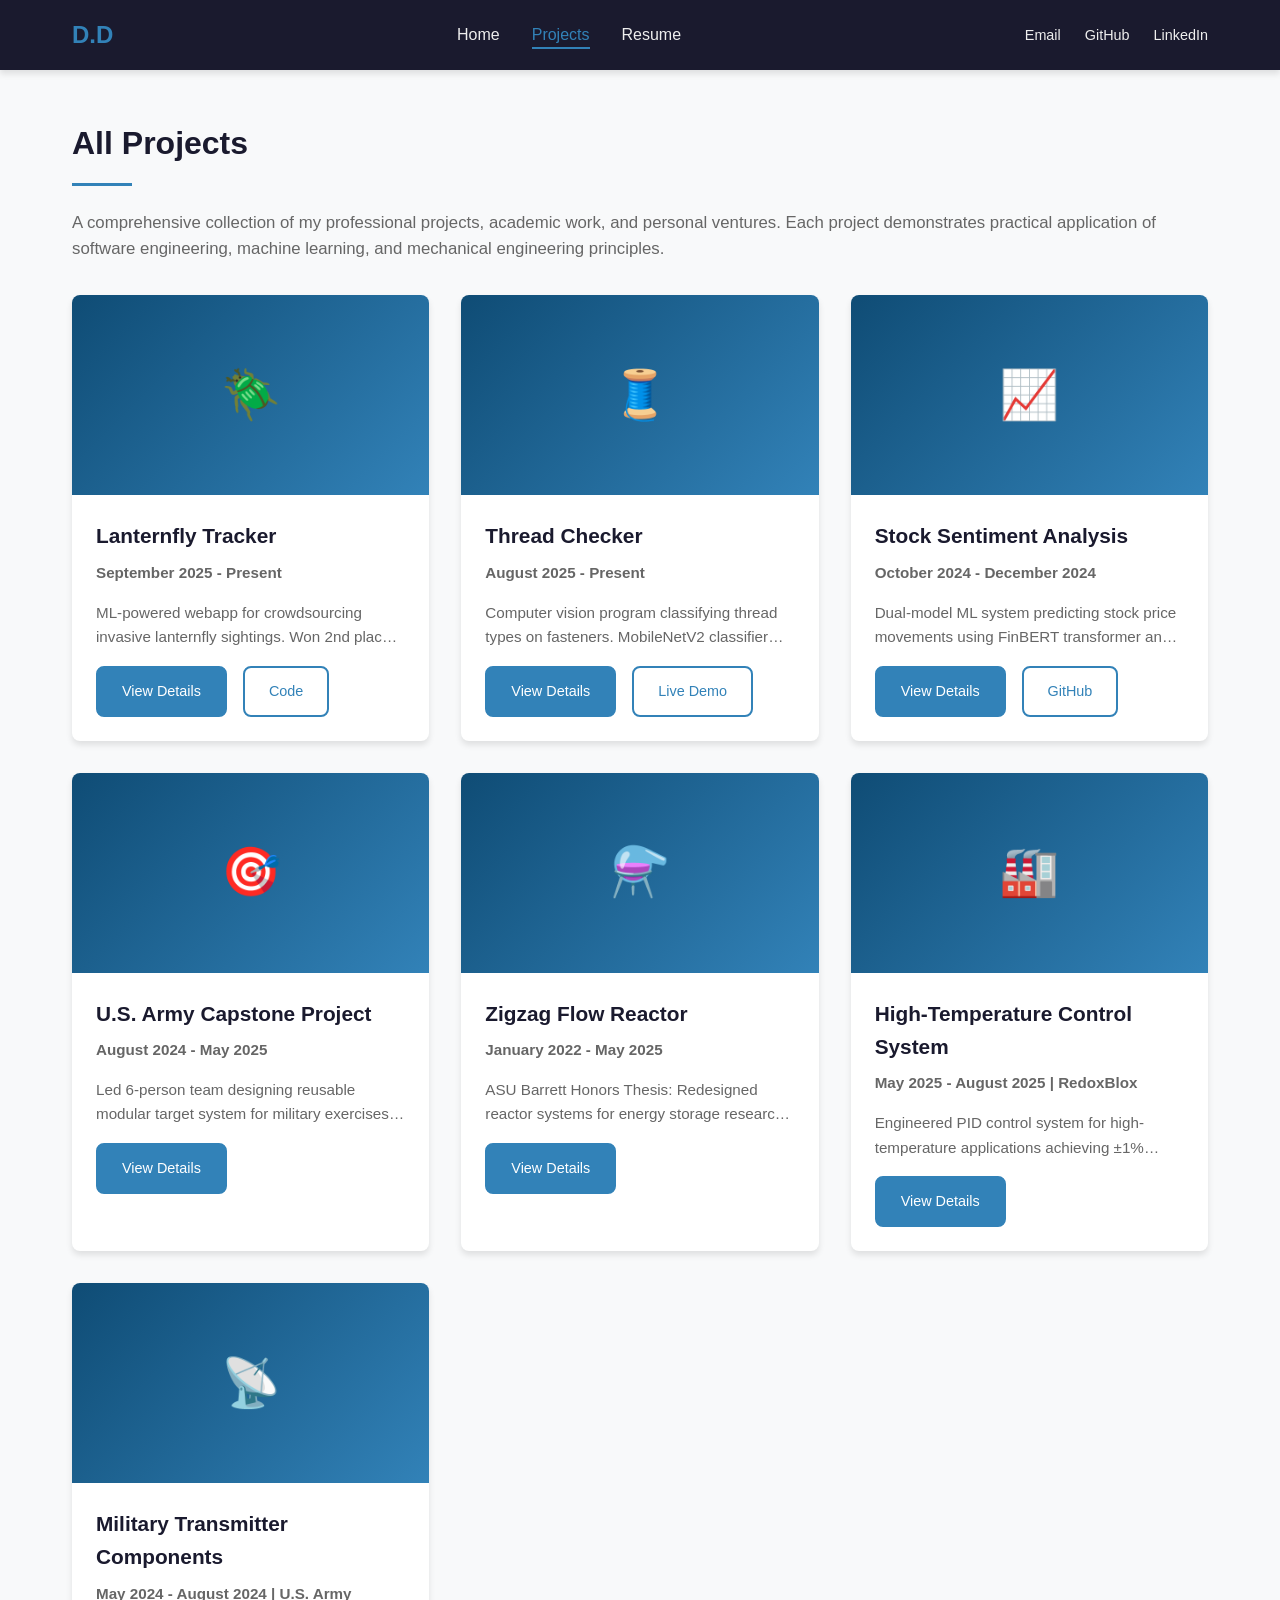
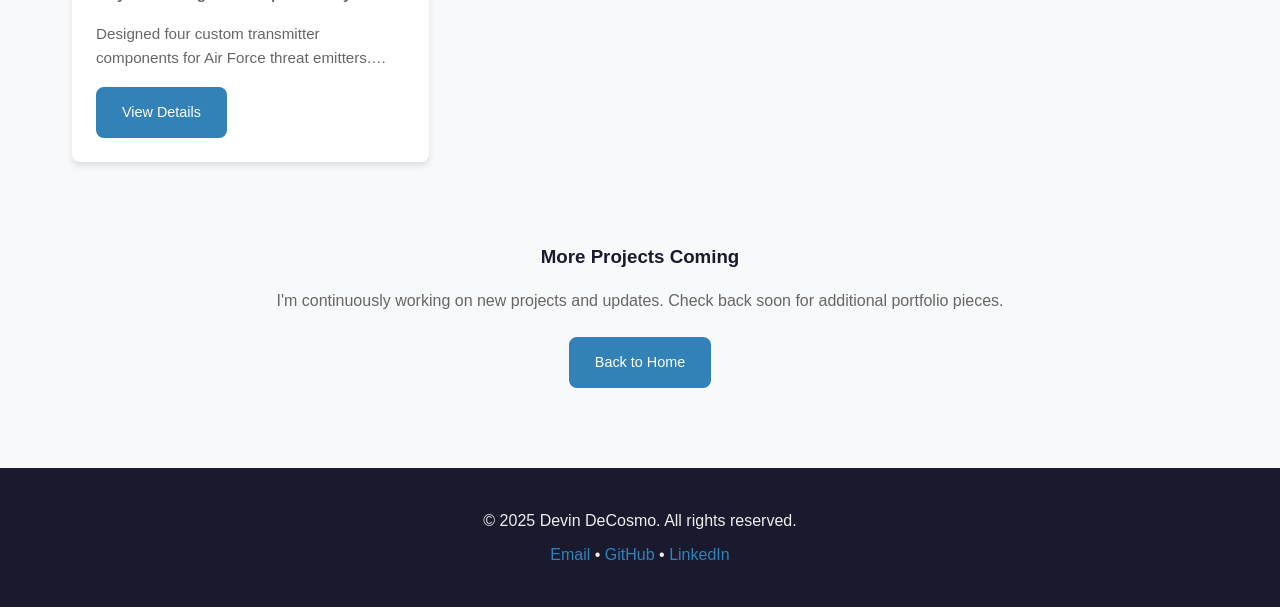
==== projects.html @ 40dcfe43 "first update" ====
<!DOCTYPE html>
<html lang="en">
<head>
  <meta charset="UTF-8">
  <meta name="viewport" content="width=device-width, initial-scale=1.0">
  <title>Projects - Devin DeCosmo</title>
  <link rel="stylesheet" href="assets/css/style.css">
</head>
<body>
  <header>
    <nav>
      <a href="index.html" class="logo">D.D</a>
      <ul class="nav-links">
        <li><a href="index.html">Home</a></li>
        <li><a href="projects.html" class="active">Projects</a></li>
        <li><a href="resume.html">Resume</a></li>
      </ul>
      <div class="social-links">
        <a href="mailto:devindecosmo@gmail.com" title="Email">Email</a>
        <a href="https://github.com/ddecosmo-dev" target="_blank" title="GitHub">GitHub</a>
        <a href="https://linkedin.com/in/devin-decosmo" target="_blank" title="LinkedIn">LinkedIn</a>
      </div>
    </nav>
  </header>

  <main>
    <section>
      <h2>All Projects</h2>
      <p style="color: var(--text-light); font-size: 1.05rem; margin-bottom: 2rem;">
        A comprehensive collection of my professional projects, academic work, and personal ventures. 
        Each project demonstrates practical application of software engineering, machine learning, and mechanical engineering principles.
      </p>

      <div class="card-grid">
        <!-- Featured Projects -->
        <div class="card">
          <div class="card-image">🪲</div>
          <div class="card-content">
            <h3>Lanternfly Tracker</h3>
            <p><strong>September 2025 - Present</strong></p>
            <p>ML-powered webapp for crowdsourcing invasive lanternfly sightings. Won 2nd place at HackCMU with an EfficientNet classifier achieving 89.7% accuracy on 5,000 image dataset.</p>
            <div class="card-links">
              <a href="projects/lanternfly.html" class="btn">View Details</a>
              <a href="https://github.com/ddecosmo-dev" target="_blank" class="btn btn-secondary">Code</a>
            </div>
          </div>
        </div>

        <div class="card">
          <div class="card-image">🧵</div>
          <div class="card-content">
            <h3>Thread Checker</h3>
            <p><strong>August 2025 - Present</strong></p>
            <p>Computer vision program classifying thread types on fasteners. MobileNetV2 classifier with custom pooling achieving 76% accuracy. Deployed to Hugging Face Space.</p>
            <div class="card-links">
              <a href="projects/thread-checker.html" class="btn">View Details</a>
              <a href="https://huggingface.co/spaces" target="_blank" class="btn btn-secondary">Live Demo</a>
            </div>
          </div>
        </div>

        <div class="card">
          <div class="card-image">📈</div>
          <div class="card-content">
            <h3>Stock Sentiment Analysis</h3>
            <p><strong>October 2024 - December 2024</strong></p>
            <p>Dual-model ML system predicting stock price movements using FinBERT transformer and neural networks on SEC 10-Q filings. Peak accuracy: 75%.</p>
            <div class="card-links">
              <a href="projects/stock-sentiment.html" class="btn">View Details</a>
              <a href="https://github.com/ddecosmo-dev" target="_blank" class="btn btn-secondary">GitHub</a>
            </div>
          </div>
        </div>

        <div class="card">
          <div class="card-image">🎯</div>
          <div class="card-content">
            <h3>U.S. Army Capstone Project</h3>
            <p><strong>August 2024 - May 2025</strong></p>
            <p>Led 6-person team designing reusable modular target system for military exercises. Complete system design, documentation, and delivery 1 month ahead of schedule.</p>
            <div class="card-links">
              <a href="projects/army-capstone.html" class="btn">View Details</a>
            </div>
          </div>
        </div>

        <div class="card">
          <div class="card-image">⚗️</div>
          <div class="card-content">
            <h3>Zigzag Flow Reactor</h3>
            <p><strong>January 2022 - May 2025</strong></p>
            <p>ASU Barrett Honors Thesis: Redesigned reactor systems for energy storage research. Identified faster reduction reactions in CAM28 medium through system optimization.</p>
            <div class="card-links">
              <a href="projects/reactor.html" class="btn">View Details</a>
            </div>
          </div>
        </div>

        <div class="card">
          <div class="card-image">🏭</div>
          <div class="card-content">
            <h3>High-Temperature Control System</h3>
            <p><strong>May 2025 - August 2025 | RedoxBlox</strong></p>
            <p>Engineered PID control system for high-temperature applications achieving ±1% control tolerance. Integrated Arduino firmware, C# GUI, and real-time monitoring.</p>
            <div class="card-links">
              <a href="projects/control-system.html" class="btn">View Details</a>
            </div>
          </div>
        </div>

        <div class="card">
          <div class="card-image">📡</div>
          <div class="card-content">
            <h3>Military Transmitter Components</h3>
            <p><strong>May 2024 - August 2024 | U.S. Army</strong></p>
            <p>Designed four custom transmitter components for Air Force threat emitters. Delivered 2 weeks early and $1,000 under budget through cross-functional collaboration.</p>
            <div class="card-links">
              <a href="projects/transmitter.html" class="btn">View Details</a>
            </div>
          </div>
        </div>
      </div>
    </section>

    <!-- ADDITIONAL SECTION -->
    <section style="text-align: center; padding: 2rem;">
      <h3 style="color: var(--primary-color); margin-bottom: 1rem;">More Projects Coming</h3>
      <p style="color: var(--text-light); margin-bottom: 1.5rem;">
        I'm continuously working on new projects and updates. Check back soon for additional portfolio pieces.
      </p>
      <a href="index.html" class="btn">Back to Home</a>
    </section>

  </main>

  <footer>
    <p>&copy; 2025 Devin DeCosmo. All rights reserved.</p>
    <p>
      <a href="mailto:devindecosmo@gmail.com">Email</a> • 
      <a href="https://github.com/ddecosmo-dev" target="_blank">GitHub</a> • 
      <a href="https://linkedin.com/in/devin-decosmo" target="_blank">LinkedIn</a>
    </p>
  </footer>

  <script src="assets/js/main.js"></script>
</body>
</html>
---- assets/css/style.css ----
/* ========================================
   PORTFOLIO STYLING - Devin DeCosmo
   ======================================== */

* {
  margin: 0;
  padding: 0;
  box-sizing: border-box;
}

:root {
  --primary-color: #1a1a2e;
  --secondary-color: #0f4c75;
  --accent-color: #3282b8;
  --light-color: #eeeeee;
  --text-dark: #1a1a2e;
  --text-light: #666;
  --border-radius: 8px;
  --shadow: 0 4px 6px rgba(0, 0, 0, 0.1);
  --transition: all 0.3s ease;
}

body {
  font-family: 'Segoe UI', Tahoma, Geneva, Verdana, sans-serif;
  line-height: 1.6;
  color: var(--text-dark);
  background-color: #f8f9fa;
}

/* HEADER & NAVIGATION */
header {
  background-color: var(--primary-color);
  color: var(--light-color);
  padding: 1rem 0;
  position: sticky;
  top: 0;
  z-index: 100;
  box-shadow: var(--shadow);
}

nav {
  display: flex;
  justify-content: space-between;
  align-items: center;
  max-width: 1200px;
  margin: 0 auto;
  padding: 0 2rem;
}

.logo {
  font-size: 1.5rem;
  font-weight: bold;
  color: var(--accent-color);
  text-decoration: none;
}

.nav-links {
  display: flex;
  list-style: none;
  gap: 2rem;
}

.nav-links a {
  color: var(--light-color);
  text-decoration: none;
  font-weight: 500;
  transition: var(--transition);
}

.nav-links a:hover,
.nav-links a.active {
  color: var(--accent-color);
  border-bottom: 2px solid var(--accent-color);
  padding-bottom: 0.25rem;
}

.social-links {
  display: flex;
  gap: 1.5rem;
}

.social-links a {
  color: var(--light-color);
  text-decoration: none;
  font-size: 0.9rem;
  transition: var(--transition);
}

.social-links a:hover {
  color: var(--accent-color);
}

/* MAIN CONTAINER */
main {
  max-width: 1200px;
  margin: 2rem auto;
  padding: 0 2rem;
  min-height: calc(100vh - 200px);
}

/* SECTIONS */
section {
  margin: 3rem 0;
}

section h2 {
  font-size: 2rem;
  margin-bottom: 1.5rem;
  color: var(--primary-color);
  position: relative;
  padding-bottom: 1rem;
}

section h2::after {
  content: '';
  position: absolute;
  bottom: 0;
  left: 0;
  width: 60px;
  height: 3px;
  background-color: var(--accent-color);
}

/* HERO SECTION */
.hero {
  display: grid;
  grid-template-columns: 1fr 1fr;
  gap: 3rem;
  align-items: center;
  margin: 2rem 0 4rem 0;
}

.hero-content h1 {
  font-size: 2.5rem;
  color: var(--primary-color);
  margin-bottom: 1rem;
}

.hero-content p {
  font-size: 1.1rem;
  color: var(--text-light);
  margin-bottom: 1.5rem;
  line-height: 1.8;
}

.hero-image {
  width: 100%;
  height: 400px;
  background-color: var(--secondary-color);
  border-radius: var(--border-radius);
  display: flex;
  align-items: center;
  justify-content: center;
  color: var(--light-color);
  font-size: 3rem;
  box-shadow: var(--shadow);
}

/* CARDS & GRIDS */
.card-grid {
  display: grid;
  grid-template-columns: repeat(auto-fit, minmax(300px, 1fr));
  gap: 2rem;
  margin: 2rem 0;
}

.card {
  background-color: white;
  border-radius: var(--border-radius);
  overflow: hidden;
  box-shadow: var(--shadow);
  transition: var(--transition);
  cursor: pointer;
}

.card:hover {
  transform: translateY(-5px);
  box-shadow: 0 8px 12px rgba(0, 0, 0, 0.15);
}

.card-image {
  width: 100%;
  height: 200px;
  background: linear-gradient(135deg, var(--secondary-color), var(--accent-color));
  display: flex;
  align-items: center;
  justify-content: center;
  color: white;
  font-size: 3rem;
  overflow: hidden;
}

.card-content {
  padding: 1.5rem;
}

.card-content h3 {
  color: var(--primary-color);
  margin-bottom: 0.5rem;
  font-size: 1.3rem;
}

.card-content p {
  color: var(--text-light);
  font-size: 0.95rem;
  margin-bottom: 1rem;
  display: -webkit-box;
  -webkit-line-clamp: 2;
  -webkit-box-orient: vertical;
  overflow: hidden;
}

.card-links {
  display: flex;
  gap: 1rem;
  margin-top: 1rem;
}

.btn {
  display: inline-block;
  padding: 0.75rem 1.5rem;
  background-color: var(--accent-color);
  color: white;
  text-decoration: none;
  border-radius: var(--border-radius);
  transition: var(--transition);
  border: 2px solid var(--accent-color);
  cursor: pointer;
  font-size: 0.9rem;
  text-align: center;
}

.btn:hover {
  background-color: var(--primary-color);
  border-color: var(--primary-color);
}

.btn-secondary {
  background-color: transparent;
  color: var(--accent-color);
  border: 2px solid var(--accent-color);
}

.btn-secondary:hover {
  background-color: var(--accent-color);
  color: white;
}

/* SKILLS SECTION */
.skills-container {
  display: grid;
  grid-template-columns: repeat(auto-fit, minmax(250px, 1fr));
  gap: 2rem;
}

.skill-category {
  background-color: white;
  padding: 1.5rem;
  border-radius: var(--border-radius);
  box-shadow: var(--shadow);
}

.skill-category h4 {
  color: var(--secondary-color);
  margin-bottom: 1rem;
  font-size: 1.1rem;
}

.skill-tags {
  display: flex;
  flex-wrap: wrap;
  gap: 0.75rem;
}

.skill-tag {
  display: inline-block;
  background-color: #f0f0f0;
  color: var(--text-dark);
  padding: 0.5rem 1rem;
  border-radius: 20px;
  font-size: 0.85rem;
  border: 1px solid var(--accent-color);
}

/* PROJECT DETAIL PAGE */
.project-detail {
  background-color: white;
  border-radius: var(--border-radius);
  padding: 2rem;
  box-shadow: var(--shadow);
}

.project-header {
  display: grid;
  grid-template-columns: 1fr 1fr;
  gap: 2rem;
  margin-bottom: 2rem;
  align-items: start;
}

.project-image {
  width: 100%;
  height: 400px;
  background: linear-gradient(135deg, var(--secondary-color), var(--accent-color));
  border-radius: var(--border-radius);
  display: flex;
  align-items: center;
  justify-content: center;
  color: white;
  font-size: 4rem;
}

.project-info h1 {
  color: var(--primary-color);
  margin-bottom: 1rem;
  font-size: 2rem;
}

.project-meta {
  display: flex;
  gap: 2rem;
  margin: 1rem 0;
  font-size: 0.95rem;
}

.project-meta-item {
  color: var(--text-light);
}

.project-meta-item strong {
  color: var(--primary-color);
}

.project-description {
  font-size: 1rem;
  line-height: 1.8;
  color: var(--text-light);
  margin: 1.5rem 0;
}

.project-highlights {
  background-color: #f8f9fa;
  padding: 1.5rem;
  border-left: 4px solid var(--accent-color);
  margin: 1.5rem 0;
  border-radius: var(--border-radius);
}

.project-highlights h3 {
  color: var(--primary-color);
  margin-bottom: 1rem;
}

.project-highlights ul {
  list-style: none;
  padding-left: 0;
}

.project-highlights li {
  padding: 0.5rem 0;
  color: var(--text-light);
  padding-left: 1.5rem;
  position: relative;
}

.project-highlights li::before {
  content: '▸';
  color: var(--accent-color);
  font-size: 1.2rem;
  position: absolute;
  left: 0;
}

.project-tech {
  margin: 2rem 0;
}

.project-tech h3 {
  color: var(--primary-color);
  margin-bottom: 1rem;
}

.tech-stack {
  display: flex;
  flex-wrap: wrap;
  gap: 0.75rem;
}

.tech-badge {
  background-color: var(--secondary-color);
  color: white;
  padding: 0.5rem 1rem;
  border-radius: 20px;
  font-size: 0.85rem;
}

/* FOOTER */
footer {
  background-color: var(--primary-color);
  color: var(--light-color);
  text-align: center;
  padding: 2rem;
  margin-top: 3rem;
}

footer p {
  margin: 0.5rem 0;
}

footer a {
  color: var(--accent-color);
  text-decoration: none;
}

footer a:hover {
  text-decoration: underline;
}

/* RESPONSIVE DESIGN */
@media (max-width: 768px) {
  nav {
    flex-direction: column;
    gap: 1rem;
    padding: 1rem;
  }

  .nav-links {
    gap: 1rem;
    flex-wrap: wrap;
    justify-content: center;
  }

  .hero {
    grid-template-columns: 1fr;
  }

  .hero-content h1 {
    font-size: 2rem;
  }

  .hero-image {
    height: 300px;
  }

  .project-header {
    grid-template-columns: 1fr;
  }

  .project-image {
    height: 300px;
  }

  .card-grid {
    grid-template-columns: 1fr;
  }

  section h2 {
    font-size: 1.5rem;
  }

  main {
    padding: 0 1rem;
  }
}

@media (max-width: 480px) {
  .nav-links {
    gap: 0.75rem;
    font-size: 0.9rem;
  }

  .social-links {
    gap: 1rem;
  }

  .hero-content h1 {
    font-size: 1.5rem;
  }

  .card-content h3 {
    font-size: 1.1rem;
  }
}
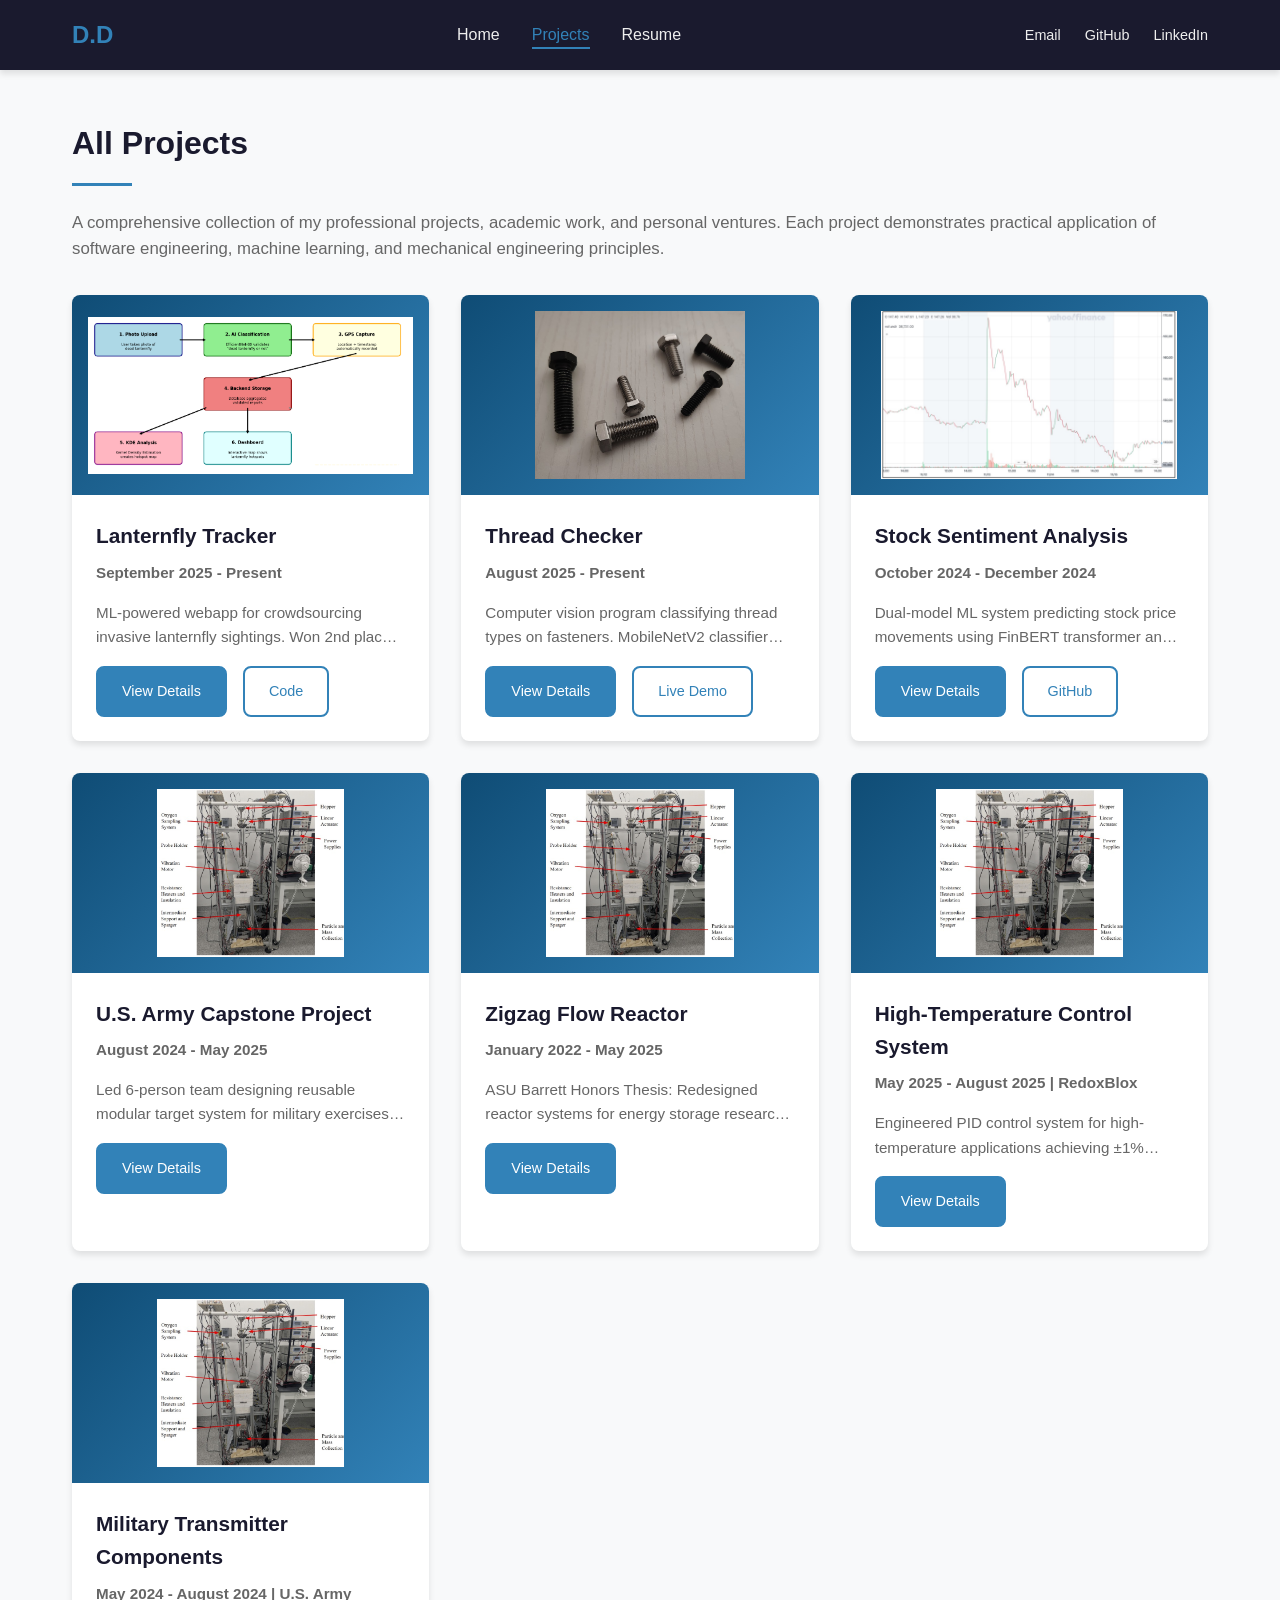
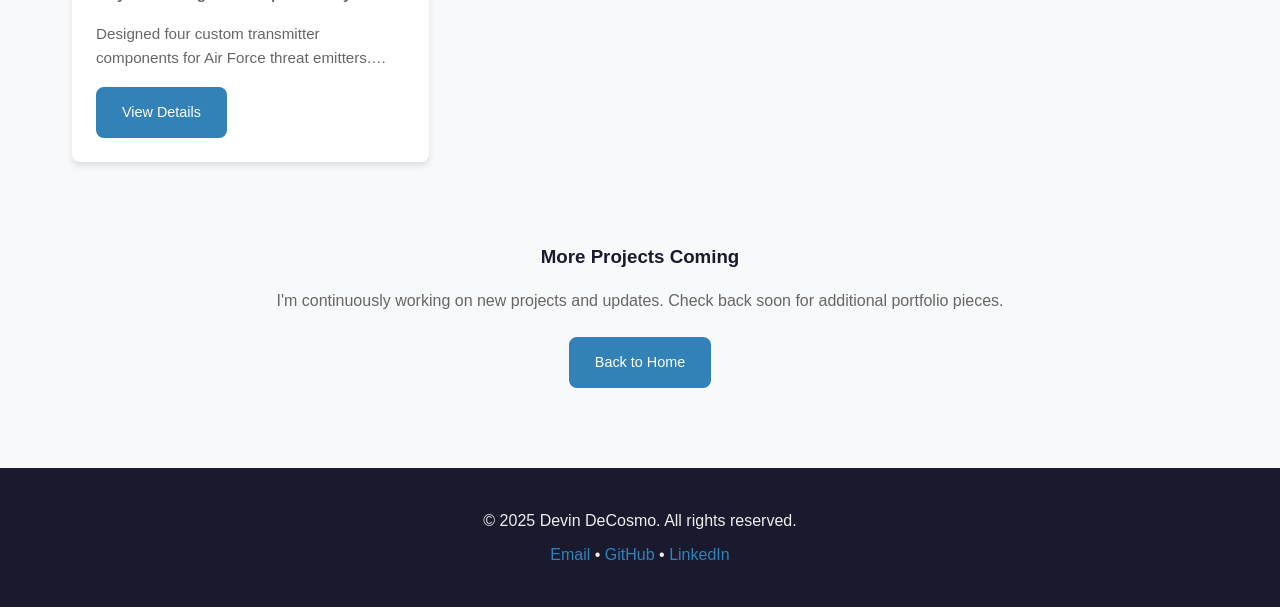
==== commit b01554c0: "improvements to portfolio" ====
--- a/projects.html
+++ b/projects.html
@@ -34,7 +34,9 @@
       <div class="card-grid">
         <!-- Featured Projects -->
         <div class="card">
-          <div class="card-image">🪲</div>
+          <div class="card-image">
+            <img src="assets/images/lanternfly/lanternfly-architecture.png" alt="Lanternfly Tracker" />
+          </div>
           <div class="card-content">
             <h3>Lanternfly Tracker</h3>
             <p><strong>September 2025 - Present</strong></p>
@@ -47,7 +49,9 @@
         </div>
 
         <div class="card">
-          <div class="card-image">🧵</div>
+          <div class="card-image">
+            <img src="assets/images/Thread-checker/threads.png" alt="Thread Checker" />
+          </div>
           <div class="card-content">
             <h3>Thread Checker</h3>
             <p><strong>August 2025 - Present</strong></p>
@@ -60,7 +64,9 @@
         </div>
 
         <div class="card">
-          <div class="card-image">📈</div>
+          <div class="card-image">
+            <img src="assets/images/stock-sentiment/stock.png" alt="Stock Sentiment Analysis" />
+          </div>
           <div class="card-content">
             <h3>Stock Sentiment Analysis</h3>
             <p><strong>October 2024 - December 2024</strong></p>
@@ -73,7 +79,9 @@
         </div>
 
         <div class="card">
-          <div class="card-image">🎯</div>
+          <div class="card-image">
+            <img src="assets/images/TCES_reactor/TCES_Reactor Diagram.jpeg" alt="Army Capstone" />
+          </div>
           <div class="card-content">
             <h3>U.S. Army Capstone Project</h3>
             <p><strong>August 2024 - May 2025</strong></p>
@@ -85,7 +93,9 @@
         </div>
 
         <div class="card">
-          <div class="card-image">⚗️</div>
+          <div class="card-image">
+            <img src="assets/images/TCES_reactor/TCES_Reactor Diagram.jpeg" alt="Zigzag Flow Reactor" />
+          </div>
           <div class="card-content">
             <h3>Zigzag Flow Reactor</h3>
             <p><strong>January 2022 - May 2025</strong></p>
@@ -97,7 +107,9 @@
         </div>
 
         <div class="card">
-          <div class="card-image">🏭</div>
+          <div class="card-image">
+            <img src="assets/images/TCES_reactor/TCES_Reactor Diagram.jpeg" alt="High-Temperature Control System" />
+          </div>
           <div class="card-content">
             <h3>High-Temperature Control System</h3>
             <p><strong>May 2025 - August 2025 | RedoxBlox</strong></p>
@@ -109,7 +121,9 @@
         </div>
 
         <div class="card">
-          <div class="card-image">📡</div>
+          <div class="card-image">
+            <img src="assets/images/TCES_reactor/TCES_Reactor Diagram.jpeg" alt="Military Transmitter Components" />
+          </div>
           <div class="card-content">
             <h3>Military Transmitter Components</h3>
             <p><strong>May 2024 - August 2024 | U.S. Army</strong></p>
--- a/assets/css/style.css
+++ b/assets/css/style.css
@@ -145,15 +145,38 @@
 
 .hero-image {
   width: 100%;
-  height: 400px;
-  background-color: var(--secondary-color);
-  border-radius: var(--border-radius);
+  max-width: 500px;
+  aspect-ratio: 1 / 1;
+  background-color: transparent;
+  border-radius: var(--border-radius);
+  overflow: hidden;
+  box-shadow: var(--shadow);
+}
+
+.hero-image img {
+  width: 100%;
+  height: 100%;
+  object-fit: cover;
+  object-position: center;
+  display: block;
+}
+
+.card-image {
+  width: 100%;
+  height: 240px;
+  background-color: #f4f6f8;
   display: flex;
   align-items: center;
   justify-content: center;
-  color: var(--light-color);
-  font-size: 3rem;
-  box-shadow: var(--shadow);
+  overflow: hidden;
+  padding: 1rem;
+}
+
+.card-image img {
+  width: 100%;
+  height: 100%;
+  object-fit: contain;
+  display: block;
 }
 
 /* CARDS & GRIDS */
@@ -301,13 +324,20 @@
 .project-image {
   width: 100%;
   height: 400px;
-  background: linear-gradient(135deg, var(--secondary-color), var(--accent-color));
+  background-color: #f4f6f8;
   border-radius: var(--border-radius);
   display: flex;
   align-items: center;
   justify-content: center;
-  color: white;
-  font-size: 4rem;
+  overflow: hidden;
+  padding: 1rem;
+}
+
+.project-image img {
+  width: 100%;
+  height: 100%;
+  object-fit: contain;
+  display: block;
 }
 
 .project-info h1 {
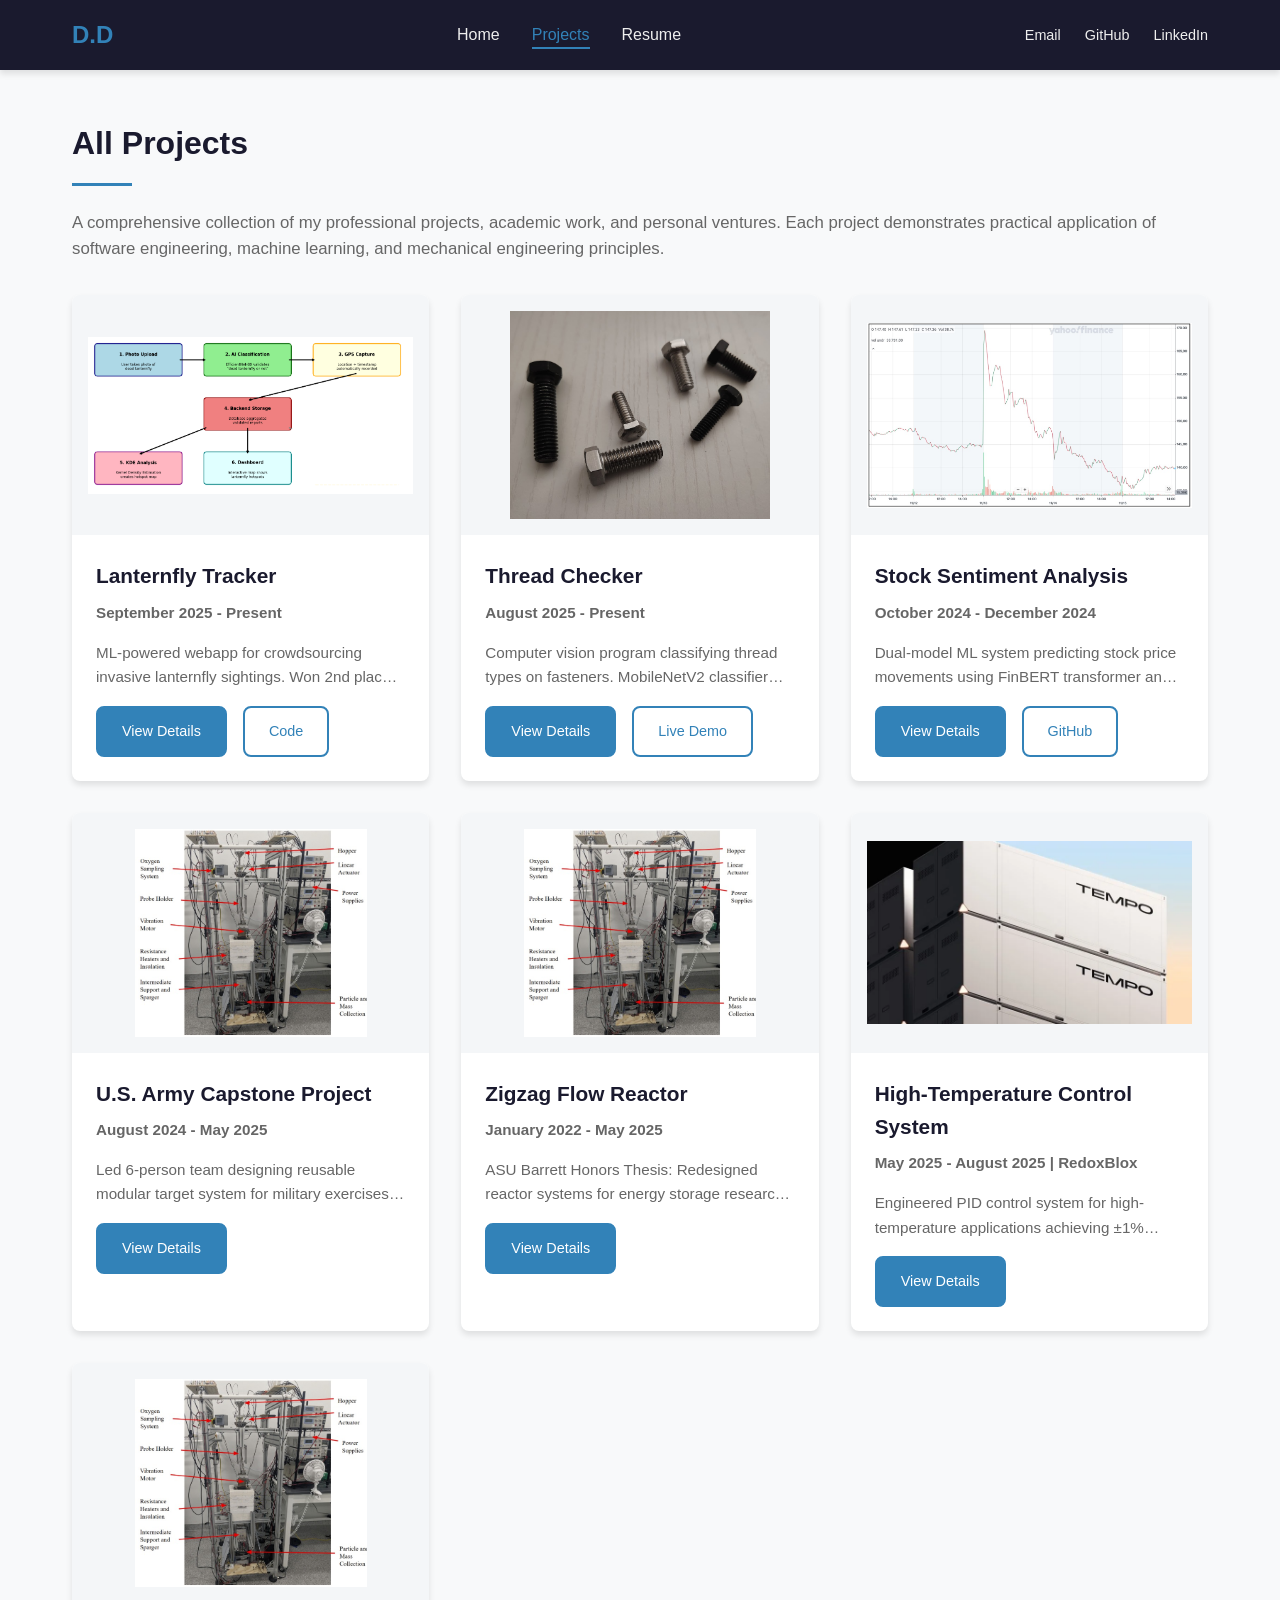
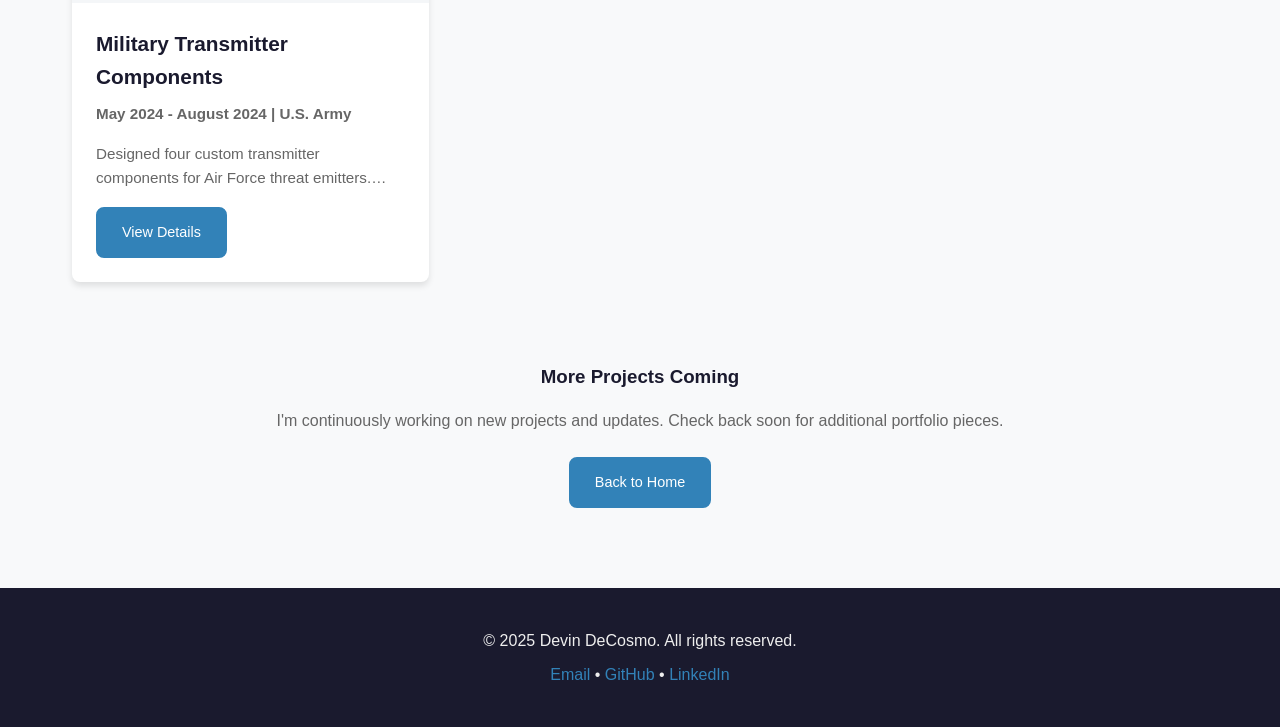
==== commit c344f6e3: "almost complte, just minor fixes and formatting now" ====
--- a/projects.html
+++ b/projects.html
@@ -108,7 +108,7 @@
 
         <div class="card">
           <div class="card-image">
-            <img src="assets/images/TCES_reactor/TCES_Reactor Diagram.jpeg" alt="High-Temperature Control System" />
+            <img src="assets/images/flow-controller/Tempo.webp" alt="High-Temperature Control System" />
           </div>
           <div class="card-content">
             <h3>High-Temperature Control System</h3>
--- a/assets/css/style.css
+++ b/assets/css/style.css
@@ -147,7 +147,7 @@
   width: 100%;
   max-width: 500px;
   aspect-ratio: 1 / 1;
-  background-color: transparent;
+  background-color: #ffffff;
   border-radius: var(--border-radius);
   overflow: hidden;
   box-shadow: var(--shadow);
@@ -199,18 +199,6 @@
 .card:hover {
   transform: translateY(-5px);
   box-shadow: 0 8px 12px rgba(0, 0, 0, 0.15);
-}
-
-.card-image {
-  width: 100%;
-  height: 200px;
-  background: linear-gradient(135deg, var(--secondary-color), var(--accent-color));
-  display: flex;
-  align-items: center;
-  justify-content: center;
-  color: white;
-  font-size: 3rem;
-  overflow: hidden;
 }
 
 .card-content {
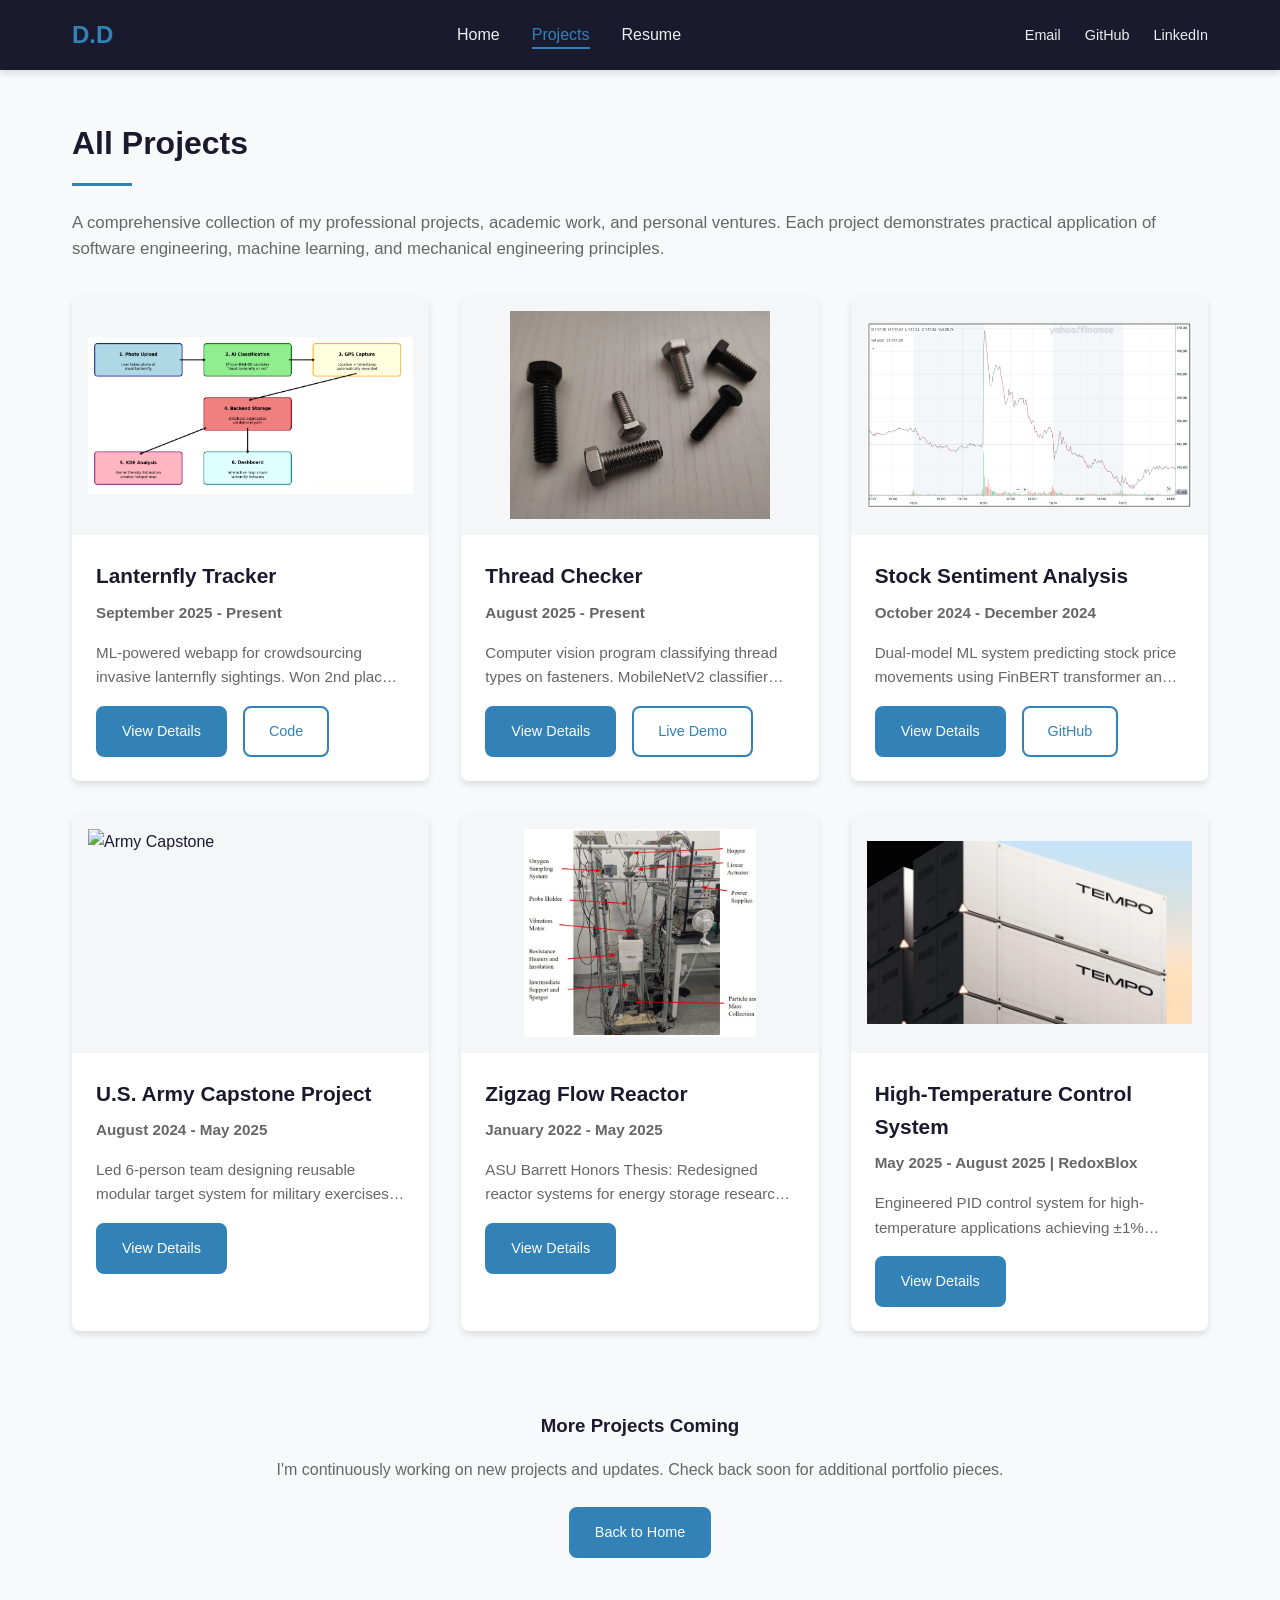
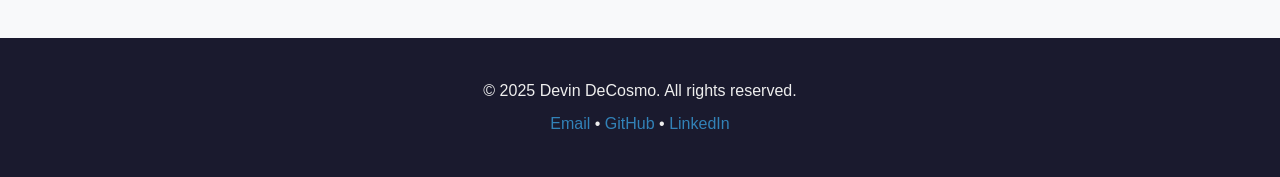
==== commit 054dc53b: "solid version" ====
--- a/projects.html
+++ b/projects.html
@@ -80,7 +80,7 @@
 
         <div class="card">
           <div class="card-image">
-            <img src="assets/images/TCES_reactor/TCES_Reactor Diagram.jpeg" alt="Army Capstone" />
+            <img src="assets/images/capstone/huachuca.png" alt="Army Capstone" />
           </div>
           <div class="card-content">
             <h3>U.S. Army Capstone Project</h3>
@@ -120,19 +120,6 @@
           </div>
         </div>
 
-        <div class="card">
-          <div class="card-image">
-            <img src="assets/images/TCES_reactor/TCES_Reactor Diagram.jpeg" alt="Military Transmitter Components" />
-          </div>
-          <div class="card-content">
-            <h3>Military Transmitter Components</h3>
-            <p><strong>May 2024 - August 2024 | U.S. Army</strong></p>
-            <p>Designed four custom transmitter components for Air Force threat emitters. Delivered 2 weeks early and $1,000 under budget through cross-functional collaboration.</p>
-            <div class="card-links">
-              <a href="projects/transmitter.html" class="btn">View Details</a>
-            </div>
-          </div>
-        </div>
       </div>
     </section>
 
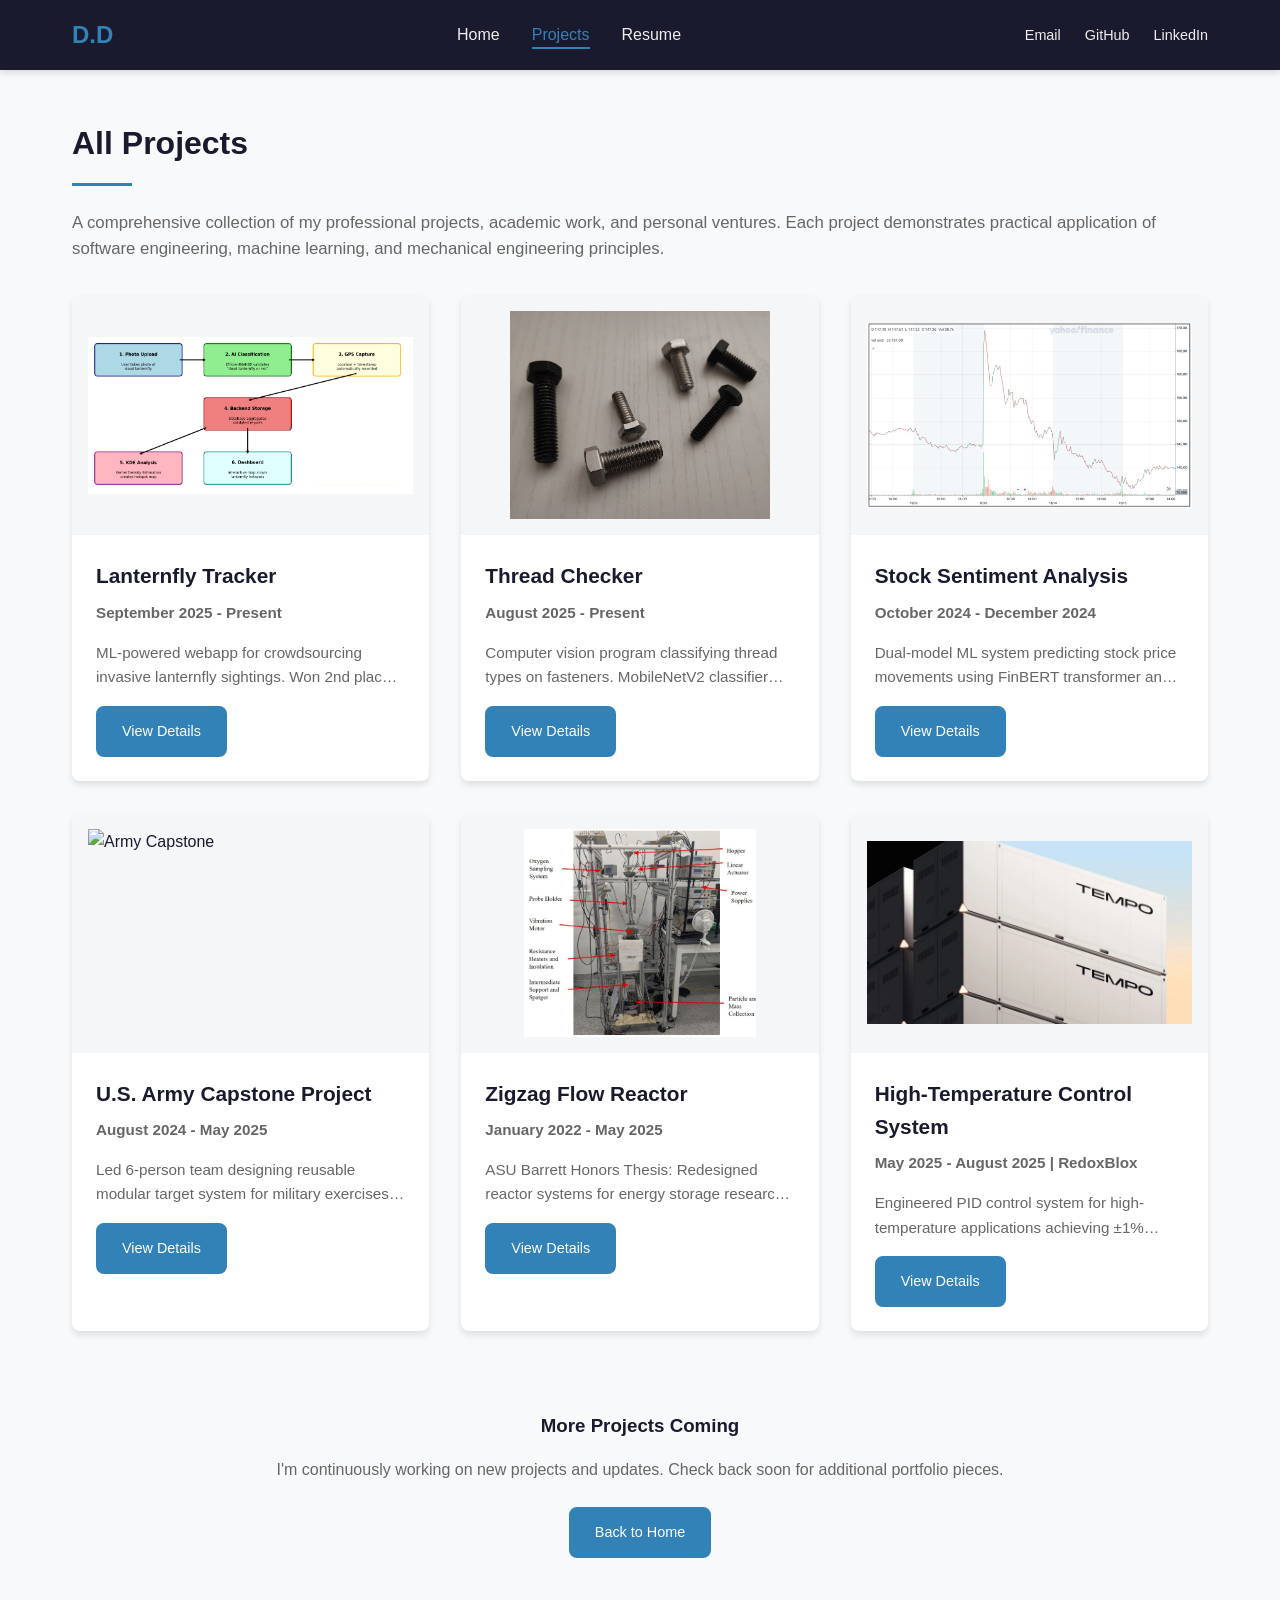
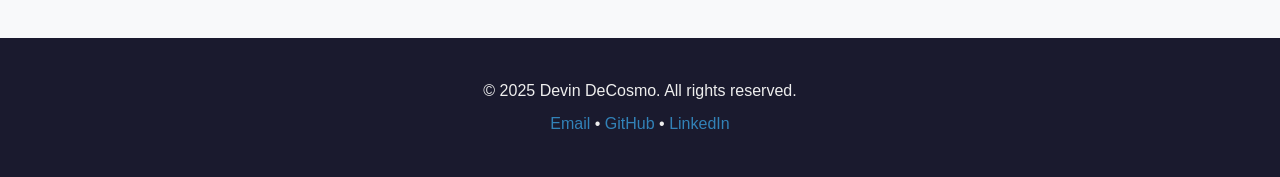
==== commit 26a53715: "remove bars, come back" ====
--- a/projects.html
+++ b/projects.html
@@ -43,7 +43,6 @@
             <p>ML-powered webapp for crowdsourcing invasive lanternfly sightings. Won 2nd place at HackCMU with an EfficientNet classifier achieving 89.7% accuracy on 5,000 image dataset.</p>
             <div class="card-links">
               <a href="projects/lanternfly.html" class="btn">View Details</a>
-              <a href="https://github.com/ddecosmo-dev" target="_blank" class="btn btn-secondary">Code</a>
             </div>
           </div>
         </div>
@@ -58,7 +57,6 @@
             <p>Computer vision program classifying thread types on fasteners. MobileNetV2 classifier with custom pooling achieving 76% accuracy. Deployed to Hugging Face Space.</p>
             <div class="card-links">
               <a href="projects/thread-checker.html" class="btn">View Details</a>
-              <a href="https://huggingface.co/spaces" target="_blank" class="btn btn-secondary">Live Demo</a>
             </div>
           </div>
         </div>
@@ -73,7 +71,6 @@
             <p>Dual-model ML system predicting stock price movements using FinBERT transformer and neural networks on SEC 10-Q filings. Peak accuracy: 75%.</p>
             <div class="card-links">
               <a href="projects/stock-sentiment.html" class="btn">View Details</a>
-              <a href="https://github.com/ddecosmo-dev" target="_blank" class="btn btn-secondary">GitHub</a>
             </div>
           </div>
         </div>
